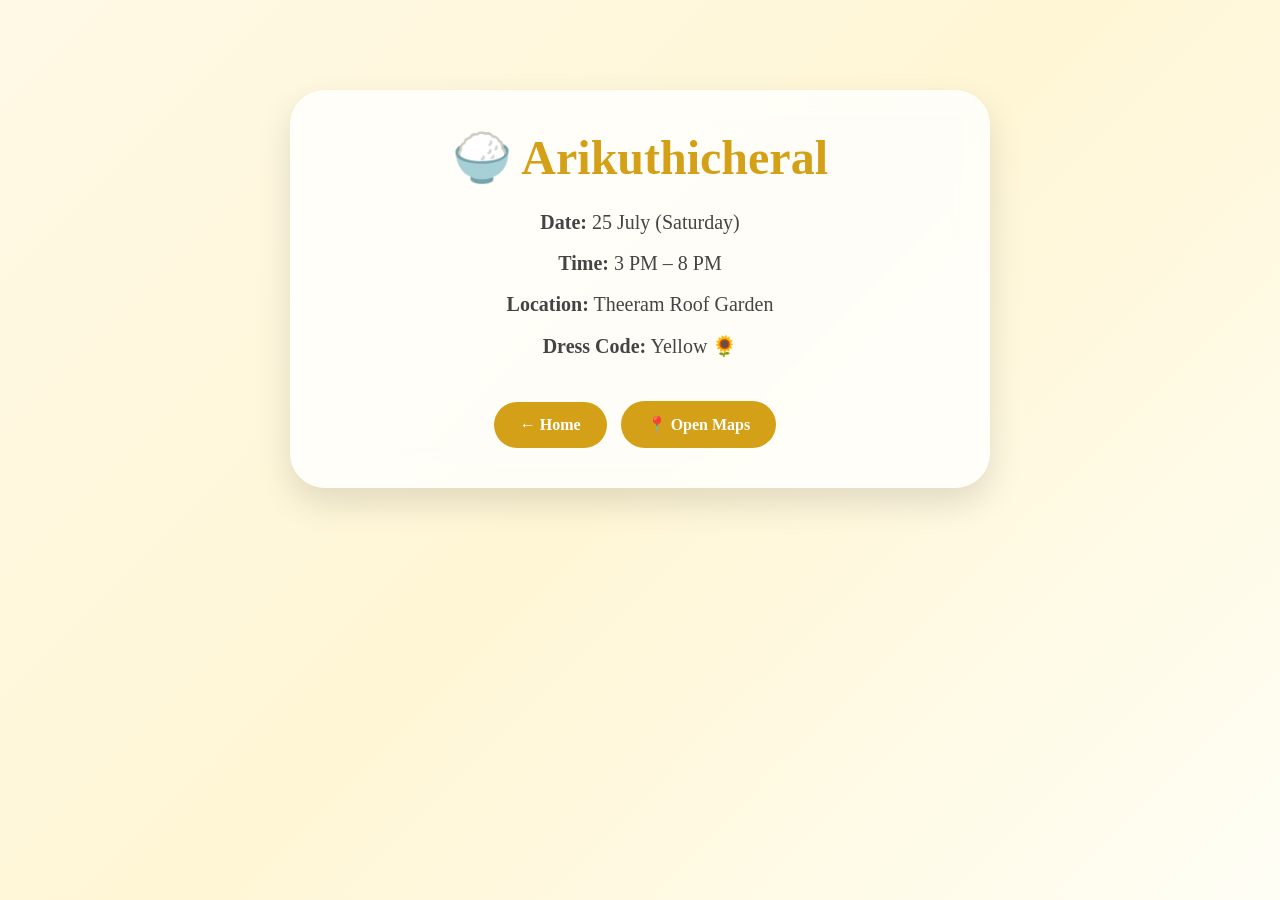
==== arikuthicheral.html @ 51d0b738 "Add files via upload" ====
<!DOCTYPE html>
<html lang="en">
<head>
<meta charset="UTF-8">
<meta name="viewport" content="width=device-width, initial-scale=1.0">

<title>Arikuthicheral 🍚</title>

<link rel="stylesheet" href="style.css">

<style>

body{
    background:linear-gradient(
        135deg,
        #fff9e6,
        #fff6d5,
        #fffef5
    );
    overflow:hidden;
}

.rice{
    position:fixed;
    inset:0;
    pointer-events:none;
    overflow:hidden;
}

.rice span{
    position:absolute;
    top:-50px;
    font-size:22px;
    animation:riceFall linear infinite;
}

.rice span::before{
    content:"🌾";
}

.rice span:nth-child(1){
    left:10%;
    animation-duration:10s;
}

.rice span:nth-child(2){
    left:25%;
    animation-duration:14s;
}

.rice span:nth-child(3){
    left:40%;
    animation-duration:11s;
}

.rice span:nth-child(4){
    left:60%;
    animation-duration:13s;
}

.rice span:nth-child(5){
    left:80%;
    animation-duration:12s;
}

@keyframes riceFall{
    from{
        transform:translateY(-100px) rotate(0deg);
    }

    to{
        transform:translateY(120vh) rotate(360deg);
    }
}

.detail-card{
    max-width:700px;
    margin:60px auto;
    padding:40px;

    background:rgba(255,255,255,.8);
    backdrop-filter:blur(15px);

    border-radius:35px;

    text-align:center;

    box-shadow:0 15px 35px rgba(0,0,0,.12);

    animation:cardEnter 1s ease;
}

.detail-card h1{
    font-size:3rem;
    margin-bottom:25px;

    color:#d4a017;

    animation:glowTitle 3s infinite alternate;
}

.detail-card p{
    font-size:1.25rem;
    margin:18px 0;
    color:#444;
}

.back-btn,
.map-btn{

    display:inline-block;

    margin-top:25px;
    margin-right:10px;

    padding:14px 26px;

    border-radius:50px;

    text-decoration:none;

    font-weight:bold;

    color:white;

    background:#d4a017;

    transition:.3s;
}

.back-btn:hover,
.map-btn:hover{
    transform:translateY(-3px);

    box-shadow:
    0 10px 20px rgba(212,160,23,.4);
}

@keyframes cardEnter{

    from{
        opacity:0;
        transform:translateY(40px);
    }

    to{
        opacity:1;
        transform:translateY(0);
    }
}

@keyframes glowTitle{

    from{
        text-shadow:
        0 0 5px rgba(212,160,23,.3);
    }

    to{
        text-shadow:
        0 0 20px rgba(212,160,23,.8);
    }
}

</style>

</head>

<body>

<div class="rice">
    <span></span>
    <span></span>
    <span></span>
    <span></span>
    <span></span>
</div>

<div class="container">

    <div class="detail-card">

        <h1>🍚 Arikuthicheral</h1>

        <p><strong>Date:</strong> 25 July (Saturday)</p>

        <p><strong>Time:</strong> 3 PM – 8 PM</p>

        <p><strong>Location:</strong> Theeram Roof Garden</p>

        <p><strong>Dress Code:</strong> Yellow 🌻</p>

        <a href="index.html" class="back-btn">
            ← Home
        </a>

        <a href="#" class="map-btn">
            📍 Open Maps
        </a>

    </div>

</div>

</body>
</html>
---- style.css ----
*{
margin:0;
padding:0;
box-sizing:border-box;
}

body{
font-family:'Cormorant Garamond',serif;


background:
linear-gradient(
135deg,
#fff8e7,
#fffdf7,
#fdf4e7
);

min-height:100vh;
overflow-x:hidden;


}

/* CONTAINER */

.container{
width:90%;
max-width:900px;
margin:auto;
padding:30px 0;
position:relative;
z-index:2;
}

/* HERO */

.hero-svg{
width:100%;
margin-bottom:20px;
}

.main-title{
fill:#c89b3c;
font-size:36px;
font-weight:700;


filter:
drop-shadow(0 0 8px rgba(201,162,39,.4));

animation:titleGlow 3s infinite alternate;


}

.subtitle{
fill:#666;
font-size:18px;
}

/* COUNTDOWN */

.countdown-box{


background:rgba(255,255,255,.65);

backdrop-filter:blur(12px);

border-radius:25px;

padding:20px;

text-align:center;

margin-bottom:30px;

box-shadow:
0 10px 25px rgba(0,0,0,.08);

animation:
fadeUp 1s ease,
floatBox 4s ease-in-out infinite;


}

#countdown{
margin-top:10px;
font-size:1.4rem;
font-weight:bold;
color:#c89b3c;
}

/* CARDS */

.cards{
display:flex;
flex-direction:column;
gap:22px;
}

.card{


position:relative;

text-decoration:none;

color:#333;

padding:28px;

text-align:center;

font-size:1.4rem;

font-weight:600;

border-radius:35px;

overflow:hidden;

background:
rgba(255,255,255,.7);

backdrop-filter:blur(12px);

box-shadow:
0 10px 25px rgba(0,0,0,.08);

transition:.4s;

opacity:0;

animation:
fadeUp .8s ease forwards;


}

/* STAGGERED ANIMATION */

.card:nth-child(1){animation-delay:.1s;}
.card:nth-child(2){animation-delay:.2s;}
.card:nth-child(3){animation-delay:.3s;}
.card:nth-child(4){animation-delay:.4s;}
.card:nth-child(5){animation-delay:.5s;}
.card:nth-child(6){animation-delay:.6s;}
.card:nth-child(7){animation-delay:.7s;}
.card:nth-child(8){animation-delay:.8s;}
.card:nth-child(9){animation-delay:.9s;}

/* LUXURY SHINE */

.card::before{


content:"";

position:absolute;

top:0;

left:-150%;

width:60%;

height:100%;

background:
linear-gradient(
90deg,
transparent,
rgba(255,255,255,.8),
transparent
);

transform:skewX(-25deg);

transition:1s;


}

.card:hover::before{
left:150%;
}

/* GOLD BORDER */

.card::after{


content:"";

position:absolute;

inset:0;

border:2px solid rgba(201,162,39,.3);

border-radius:35px;

pointer-events:none;


}

/* HOVER */

.card:hover{


transform:
translateY(-8px)
scale(1.02);

box-shadow:
0 20px 40px rgba(0,0,0,.15);


}

/* SPARKLES */

.sparkles{


position:fixed;

inset:0;

overflow:hidden;

pointer-events:none;

z-index:1;


}

.sparkles span{


position:absolute;

bottom:-50px;

font-size:25px;

animation:floatUp linear infinite;


}

.sparkles span::before{
content:"✨";
}

.sparkles span:nth-child(1){
left:10%;
animation-duration:10s;
}

.sparkles span:nth-child(2){
left:25%;
animation-duration:13s;
}

.sparkles span:nth-child(3){
left:40%;
animation-duration:9s;
}

.sparkles span:nth-child(4){
left:60%;
animation-duration:15s;
}

.sparkles span:nth-child(5){
left:80%;
animation-duration:11s;
}

.sparkles span:nth-child(6){
left:90%;
animation-duration:14s;
}

/* FLORAL CORNERS */

.corner{
position:fixed;
font-size:60px;
opacity:.15;
z-index:0;
}

.top-left{
top:20px;
left:20px;
}

.top-right{
top:20px;
right:20px;
}

/* ANIMATIONS */

@keyframes floatUp{


from{
    transform:
    translateY(0)
    rotate(0deg);
    opacity:0;
}

20%{
    opacity:1;
}

to{
    transform:
    translateY(-120vh)
    rotate(360deg);

    opacity:0;
}


}

@keyframes fadeUp{


from{
    opacity:0;
    transform:
    translateY(30px);
}

to{
    opacity:1;
    transform:
    translateY(0);
}


}

@keyframes floatBox{

0%{
    transform:translateY(0);
}

50%{
    transform:translateY(-8px);
}

100%{
    transform:translateY(0);
}

}

@keyframes titleGlow{

from{
    filter:
    drop-shadow(0 0 5px rgba(201,162,39,.3));
}

to{
    filter:
    drop-shadow(0 0 15px rgba(201,162,39,.7));
}

}

/* MOBILE */

@media(max-width:768px){

.main-title{
    font-size:28px;
}

.subtitle{
    font-size:15px;
}

.card{
    font-size:1.15rem;
    padding:24px;
}

.corner{
    font-size:40px;
}

}
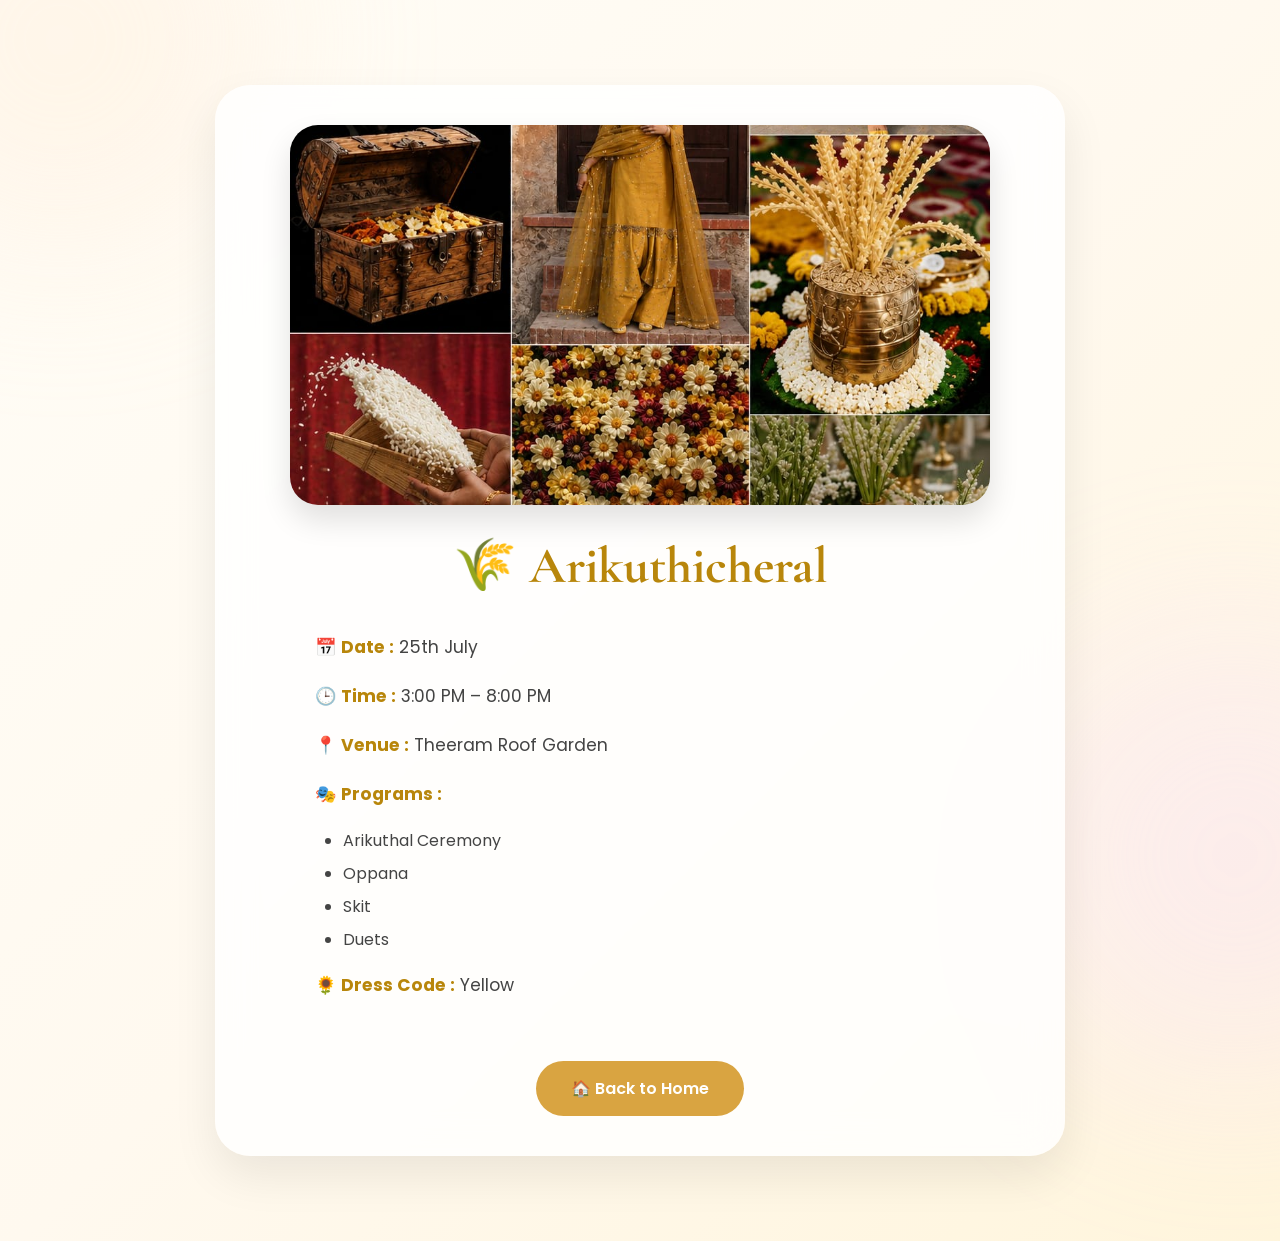
==== commit 4b5b2c97: "Update arikuthicheral.html" ====
--- a/arikuthicheral.html
+++ b/arikuthicheral.html
@@ -1,165 +1,165 @@
 <!DOCTYPE html>
 <html lang="en">
+
 <head>
+
 <meta charset="UTF-8">
 <meta name="viewport" content="width=device-width, initial-scale=1.0">
 
-<title>Arikuthicheral 🍚</title>
+<title>Arikuthicheral</title>
 
 <link rel="stylesheet" href="style.css">
 
+<link href="https://fonts.googleapis.com/css2?family=Poppins:wght@300;400;500;600;700&family=Cormorant+Garamond:wght@500;700&display=swap" rel="stylesheet">
+
 <style>
 
 body{
-    background:linear-gradient(
-        135deg,
-        #fff9e6,
-        #fff6d5,
-        #fffef5
-    );
-    overflow:hidden;
-}
-
-.rice{
-    position:fixed;
-    inset:0;
-    pointer-events:none;
-    overflow:hidden;
-}
-
-.rice span{
-    position:absolute;
-    top:-50px;
-    font-size:22px;
-    animation:riceFall linear infinite;
-}
-
-.rice span::before{
-    content:"🌾";
-}
-
-.rice span:nth-child(1){
-    left:10%;
-    animation-duration:10s;
-}
-
-.rice span:nth-child(2){
-    left:25%;
-    animation-duration:14s;
-}
-
-.rice span:nth-child(3){
-    left:40%;
-    animation-duration:11s;
-}
-
-.rice span:nth-child(4){
-    left:60%;
-    animation-duration:13s;
-}
-
-.rice span:nth-child(5){
-    left:80%;
-    animation-duration:12s;
-}
-
-@keyframes riceFall{
-    from{
-        transform:translateY(-100px) rotate(0deg);
-    }
-
-    to{
-        transform:translateY(120vh) rotate(360deg);
-    }
+
+background:linear-gradient(
+135deg,
+#fffdf7,
+#fff9ef,
+#fff5dc);
+
+}
+
+.detail-container{
+
+max-width:900px;
+
+margin:60px auto;
+
+padding:25px;
+
 }
 
 .detail-card{
-    max-width:700px;
-    margin:60px auto;
-    padding:40px;
-
-    background:rgba(255,255,255,.8);
-    backdrop-filter:blur(15px);
-
-    border-radius:35px;
-
-    text-align:center;
-
-    box-shadow:0 15px 35px rgba(0,0,0,.12);
-
-    animation:cardEnter 1s ease;
+
+background:rgba(255,255,255,.82);
+
+backdrop-filter:blur(18px);
+
+border-radius:35px;
+
+padding:40px;
+
+box-shadow:0 20px 45px rgba(0,0,0,.08);
+
+text-align:center;
+
+animation:fadeUp .8s ease;
+
+}
+
+.detail-image{
+
+width:100%;
+
+max-width:700px;
+
+height:380px;
+
+margin:auto;
+
+overflow:hidden;
+
+border-radius:28px;
+
+box-shadow:0 15px 30px rgba(0,0,0,.12);
+
+}
+
+.detail-image img{
+
+width:100%;
+
+height:100%;
+
+object-fit:cover;
+
 }
 
 .detail-card h1{
-    font-size:3rem;
-    margin-bottom:25px;
-
-    color:#d4a017;
-
-    animation:glowTitle 3s infinite alternate;
-}
-
-.detail-card p{
-    font-size:1.25rem;
-    margin:18px 0;
-    color:#444;
-}
-
-.back-btn,
-.map-btn{
-
-    display:inline-block;
-
-    margin-top:25px;
-    margin-right:10px;
-
-    padding:14px 26px;
-
-    border-radius:50px;
-
-    text-decoration:none;
-
-    font-weight:bold;
-
-    color:white;
-
-    background:#d4a017;
-
-    transition:.3s;
-}
-
-.back-btn:hover,
-.map-btn:hover{
-    transform:translateY(-3px);
-
-    box-shadow:
-    0 10px 20px rgba(212,160,23,.4);
-}
-
-@keyframes cardEnter{
-
-    from{
-        opacity:0;
-        transform:translateY(40px);
-    }
-
-    to{
-        opacity:1;
-        transform:translateY(0);
-    }
-}
-
-@keyframes glowTitle{
-
-    from{
-        text-shadow:
-        0 0 5px rgba(212,160,23,.3);
-    }
-
-    to{
-        text-shadow:
-        0 0 20px rgba(212,160,23,.8);
-    }
+
+font-family:'Cormorant Garamond',serif;
+
+font-size:3.2rem;
+
+margin:30px 0;
+
+color:#b8860b;
+
+}
+
+.info-box{
+
+text-align:left;
+
+margin:35px auto;
+
+max-width:650px;
+
+}
+
+.info-box p{
+
+font-size:1.08rem;
+
+margin:18px 0;
+
+line-height:1.8;
+
+}
+
+.info-box strong{
+
+color:#b8860b;
+
+}
+
+.program-list{
+
+margin-top:8px;
+
+padding-left:28px;
+
+}
+
+.program-list li{
+
+margin:8px 0;
+
+}
+
+.home-btn{
+
+display:inline-block;
+
+margin-top:25px;
+
+padding:15px 35px;
+
+background:#d9a441;
+
+color:white;
+
+text-decoration:none;
+
+border-radius:40px;
+
+font-weight:600;
+
+transition:.35s;
+
+}
+
+.home-btn:hover{
+
+transform:translateY(-5px);
+
+box-shadow:0 15px 30px rgba(217,164,65,.35);
+
 }
 
 </style>
@@ -168,39 +168,50 @@
 
 <body>
 
-<div class="rice">
-    <span></span>
-    <span></span>
-    <span></span>
-    <span></span>
-    <span></span>
-</div>
-
-<div class="container">
-
-    <div class="detail-card">
-
-        <h1>🍚 Arikuthicheral</h1>
-
-        <p><strong>Date:</strong> 25 July (Saturday)</p>
-
-        <p><strong>Time:</strong> 3 PM – 8 PM</p>
-
-        <p><strong>Location:</strong> Theeram Roof Garden</p>
-
-        <p><strong>Dress Code:</strong> Yellow 🌻</p>
-
-        <a href="index.html" class="back-btn">
-            ← Home
-        </a>
-
-        <a href="#" class="map-btn">
-            📍 Open Maps
-        </a>
-
-    </div>
+<div class="detail-container">
+
+<div class="detail-card">
+
+<div class="detail-image">
+
+<img src="images\WhatsApp Image 2026-06-29 at 12.10.40.jpeg" alt="Arikuthicheral">
+
+</div>
+
+<h1>🌾 Arikuthicheral</h1>
+
+<div class="info-box">
+
+<p><strong>📅 Date :</strong> 25th July</p>
+
+<p><strong>🕒 Time :</strong> 3:00 PM – 8:00 PM</p>
+
+<p><strong>📍 Venue :</strong> Theeram Roof Garden</p>
+
+<p><strong>🎭 Programs :</strong></p>
+
+<ul class="program-list">
+
+<li>Arikuthal Ceremony</li>
+
+<li>Oppana</li>
+
+<li>Skit</li>
+
+<li>Duets</li>
+
+</ul>
+
+<p><strong>🌻 Dress Code :</strong> Yellow</p>
+
+</div>
+
+<a href="index.html" class="home-btn">🏠 Back to Home</a>
+
+</div>
 
 </div>
 
 </body>
-</html>+
+</html>
--- a/style.css
+++ b/style.css
@@ -1,407 +1,1079 @@
+/* ================================================= */
+/* GLOBAL STYLES */
+/* ================================================= */
+
 *{
-margin:0;
-padding:0;
-box-sizing:border-box;
+    margin:0;
+    padding:0;
+    box-sizing:border-box;
+}
+
+html{
+    scroll-behavior:smooth;
 }
 
 body{
-font-family:'Cormorant Garamond',serif;
-
-
-background:
-linear-gradient(
-135deg,
-#fff8e7,
-#fffdf7,
-#fdf4e7
-);
-
-min-height:100vh;
-overflow-x:hidden;
-
-
-}
-
+
+    font-family:'Poppins',sans-serif;
+
+    background:
+    linear-gradient(
+    135deg,
+    #fffdf8 0%,
+    #fff8f4 30%,
+    #fdf5ff 70%,
+    #fffdf8 100%
+    );
+
+    color:#444;
+
+    overflow-x:hidden;
+
+    min-height:100vh;
+
+    position:relative;
+}
+
+/* BACKGROUND GLOW */
+
+.background-blur{
+
+    position:fixed;
+
+    inset:0;
+
+    z-index:-2;
+
+    background:
+
+    radial-gradient(circle at top left,
+    rgba(255,213,170,.45),
+    transparent 40%),
+
+    radial-gradient(circle at bottom right,
+    rgba(255,185,210,.35),
+    transparent 45%),
+
+    radial-gradient(circle at center,
+    rgba(255,255,255,.5),
+    transparent 60%);
+}
+
+/* FLOATING BACKGROUND BLOBS */
+
+body::before{
+
+    content:"";
+
+    position:fixed;
+
+    width:420px;
+    height:420px;
+
+    background:#ffe7cc;
+
+    border-radius:50%;
+
+    top:-170px;
+    left:-150px;
+
+    opacity:.30;
+
+    filter:blur(90px);
+
+    animation:blobMove1 18s ease-in-out infinite alternate;
+
+    z-index:-1;
+}
+
+body::after{
+
+    content:"";
+
+    position:fixed;
+
+    width:450px;
+    height:450px;
+
+    background:#f6d9ff;
+
+    border-radius:50%;
+
+    bottom:-180px;
+    right:-180px;
+
+    opacity:.30;
+
+    filter:blur(90px);
+
+    animation:blobMove2 20s ease-in-out infinite alternate;
+
+    z-index:-1;
+}
+
+/* ================================================= */
 /* CONTAINER */
+/* ================================================= */
 
 .container{
-width:90%;
-max-width:900px;
-margin:auto;
-padding:30px 0;
-position:relative;
-z-index:2;
-}
-
+
+    width:92%;
+
+    max-width:1150px;
+
+    margin:auto;
+
+    padding:50px 0 70px;
+}
+
+/* ================================================= */
 /* HERO */
-
-.hero-svg{
-width:100%;
-margin-bottom:20px;
-}
-
-.main-title{
-fill:#c89b3c;
-font-size:36px;
-font-weight:700;
-
-
-filter:
-drop-shadow(0 0 8px rgba(201,162,39,.4));
-
-animation:titleGlow 3s infinite alternate;
-
-
-}
-
-.subtitle{
-fill:#666;
-font-size:18px;
-}
-
-/* COUNTDOWN */
-
-.countdown-box{
-
-
-background:rgba(255,255,255,.65);
-
-backdrop-filter:blur(12px);
-
-border-radius:25px;
-
-padding:20px;
-
-text-align:center;
-
-margin-bottom:30px;
-
-box-shadow:
-0 10px 25px rgba(0,0,0,.08);
-
-animation:
-fadeUp 1s ease,
-floatBox 4s ease-in-out infinite;
-
-
-}
-
-#countdown{
-margin-top:10px;
-font-size:1.4rem;
-font-weight:bold;
-color:#c89b3c;
-}
-
-/* CARDS */
-
-.cards{
-display:flex;
-flex-direction:column;
-gap:22px;
-}
-
-.card{
-
-
-position:relative;
-
-text-decoration:none;
-
-color:#333;
-
-padding:28px;
-
-text-align:center;
-
-font-size:1.4rem;
-
-font-weight:600;
-
-border-radius:35px;
-
-overflow:hidden;
-
-background:
-rgba(255,255,255,.7);
-
-backdrop-filter:blur(12px);
-
-box-shadow:
-0 10px 25px rgba(0,0,0,.08);
-
-transition:.4s;
-
-opacity:0;
-
-animation:
-fadeUp .8s ease forwards;
-
-
-}
-
-/* STAGGERED ANIMATION */
-
-.card:nth-child(1){animation-delay:.1s;}
-.card:nth-child(2){animation-delay:.2s;}
-.card:nth-child(3){animation-delay:.3s;}
-.card:nth-child(4){animation-delay:.4s;}
-.card:nth-child(5){animation-delay:.5s;}
-.card:nth-child(6){animation-delay:.6s;}
-.card:nth-child(7){animation-delay:.7s;}
-.card:nth-child(8){animation-delay:.8s;}
-.card:nth-child(9){animation-delay:.9s;}
-
-/* LUXURY SHINE */
-
-.card::before{
-
-
-content:"";
-
-position:absolute;
-
-top:0;
-
-left:-150%;
-
-width:60%;
-
-height:100%;
-
-background:
-linear-gradient(
-90deg,
-transparent,
-rgba(255,255,255,.8),
-transparent
-);
-
-transform:skewX(-25deg);
-
-transition:1s;
-
-
-}
-
-.card:hover::before{
-left:150%;
-}
-
-/* GOLD BORDER */
-
-.card::after{
-
-
-content:"";
-
-position:absolute;
-
-inset:0;
-
-border:2px solid rgba(201,162,39,.3);
-
-border-radius:35px;
-
-pointer-events:none;
-
-
+/* ================================================= */
+
+.hero-card{
+
+    position:relative;
+
+    display:flex;
+
+    align-items:center;
+
+    gap:45px;
+
+    background:
+    rgba(255,255,255,.75);
+
+    backdrop-filter:blur(16px);
+
+    border-radius:35px;
+
+    padding:45px;
+
+    margin-bottom:45px;
+
+    box-shadow:
+    0 20px 60px rgba(0,0,0,.08);
+
+    border:1px solid rgba(255,255,255,.7);
+
+    animation:fadeUp .9s ease;
+}
+
+/* LEFT */
+
+.hero-left{
+
+    width:320px;
+
+    display:flex;
+
+    justify-content:center;
+
+    align-items:center;
+}
+
+.hero-image-circle{
+
+    width:260px;
+
+    height:260px;
+
+    border-radius:50%;
+
+    overflow:hidden;
+
+    border:8px solid white;
+
+    box-shadow:
+
+    0 10px 35px rgba(0,0,0,.12),
+
+    0 0 0 6px rgba(255,223,186,.45);
+
+    transition:.5s;
+}
+
+.hero-image-circle:hover{
+
+    transform:scale(1.04);
+}
+
+.hero-image{
+
+    width:100%;
+
+    height:100%;
+
+    object-fit:cover;
+}
+
+/* RIGHT */
+
+.hero-right{
+
+    flex:1;
+}
+
+.hero-right h1{
+
+    font-family:
+    'Cormorant Garamond',
+    serif;
+
+    font-size:4rem;
+
+    color:#d29143;
+
+    letter-spacing:2px;
+
+    margin-bottom:12px;
+}
+
+.hero-right h3{
+
+    color:#b7747f;
+
+    font-weight:500;
+
+    font-size:1.45rem;
+
+    margin-bottom:22px;
+}
+
+.hero-right p{
+
+    line-height:1.9;
+
+    font-size:1.08rem;
+
+    color:#666;
+
+    max-width:550px;
+}
+
+/* GOLD DIVIDER */
+
+.gold-line{
+
+    width:180px;
+
+    height:4px;
+
+    border-radius:30px;
+
+    margin-top:28px;
+
+    background:
+    linear-gradient(
+    90deg,
+    #e8bb69,
+    #ffd89c,
+    #e8bb69
+    );
+
+    animation:goldGlow 3s infinite;
+}
+
+/* ================================================= */
+/* FLORAL DECORATION */
+/* ================================================= */
+
+.corner-flower{
+
+    position:absolute;
+
+    width:120px;
+
+    pointer-events:none;
+
+    opacity:.9;
+}
+
+.top-flower{
+
+    top:-18px;
+
+    right:-18px;
+}
+
+.bottom-flower{
+
+    bottom:-18px;
+
+    left:-18px;
+
+    transform:rotate(180deg);
+}
+
+/* ================================================= */
+/* ANIMATIONS */
+/* ================================================= */
+
+@keyframes fadeUp{
+
+    from{
+
+        opacity:0;
+
+        transform:
+        translateY(35px);
+    }
+
+    to{
+
+        opacity:1;
+
+        transform:
+        translateY(0);
+    }
+}
+
+@keyframes goldGlow{
+
+    0%{
+
+        opacity:.7;
+
+        transform:scaleX(.9);
+    }
+
+    50%{
+
+        opacity:1;
+
+        transform:scaleX(1.05);
+    }
+
+    100%{
+
+        opacity:.7;
+
+        transform:scaleX(.9);
+    }
+}
+
+@keyframes blobMove1{
+
+    from{
+
+        transform:
+        translate(0,0);
+    }
+
+    to{
+
+        transform:
+        translate(80px,60px);
+    }
+}
+
+@keyframes blobMove2{
+
+    from{
+
+        transform:
+        translate(0,0);
+    }
+
+    to{
+
+        transform:
+        translate(-80px,-70px);
+    }
+}
+
+/* ================================================= */
+/* EVENT LINKS */
+/* ================================================= */
+
+.event-link{
+
+    text-decoration:none;
+
+    color:inherit;
+
+    display:block;
+
+    margin-bottom:30px;
+}
+
+/* ================================================= */
+/* EVENT CARD */
+/* ================================================= */
+
+.event-card{
+
+    position:relative;
+
+    display:flex;
+
+    align-items:center;
+
+    gap:30px;
+
+    padding:30px;
+
+    border-radius:30px;
+
+    background:
+    rgba(255,255,255,.78);
+
+    backdrop-filter:blur(15px);
+
+    border:1px solid rgba(255,255,255,.7);
+
+    box-shadow:
+    0 18px 40px rgba(0,0,0,.08);
+
+    transition:
+    transform .4s,
+    box-shadow .4s;
+
+    overflow:hidden;
+
+    animation:
+    fadeUp .9s ease;
+}
+
+/* SHINE EFFECT */
+
+.event-card::before{
+
+    content:"";
+
+    position:absolute;
+
+    top:0;
+
+    left:-130%;
+
+    width:60%;
+
+    height:100%;
+
+    background:
+
+    linear-gradient(
+    90deg,
+    transparent,
+    rgba(255,255,255,.85),
+    transparent
+    );
+
+    transform:skewX(-25deg);
+
+    transition:1.2s;
+}
+
+.event-card:hover::before{
+
+    left:150%;
 }
 
 /* HOVER */
 
-.card:hover{
-
-
-transform:
-translateY(-8px)
-scale(1.02);
-
-box-shadow:
-0 20px 40px rgba(0,0,0,.15);
-
-
-}
-
-/* SPARKLES */
-
-.sparkles{
-
-
-position:fixed;
-
-inset:0;
-
-overflow:hidden;
-
-pointer-events:none;
-
-z-index:1;
-
-
-}
-
-.sparkles span{
-
-
-position:absolute;
-
-bottom:-50px;
-
-font-size:25px;
-
-animation:floatUp linear infinite;
-
-
-}
-
-.sparkles span::before{
-content:"✨";
-}
-
-.sparkles span:nth-child(1){
-left:10%;
-animation-duration:10s;
-}
-
-.sparkles span:nth-child(2){
-left:25%;
-animation-duration:13s;
-}
-
-.sparkles span:nth-child(3){
-left:40%;
-animation-duration:9s;
-}
-
-.sparkles span:nth-child(4){
-left:60%;
-animation-duration:15s;
-}
-
-.sparkles span:nth-child(5){
-left:80%;
-animation-duration:11s;
-}
-
-.sparkles span:nth-child(6){
-left:90%;
-animation-duration:14s;
-}
-
-/* FLORAL CORNERS */
-
-.corner{
-position:fixed;
-font-size:60px;
-opacity:.15;
-z-index:0;
-}
-
-.top-left{
-top:20px;
-left:20px;
-}
-
-.top-right{
-top:20px;
-right:20px;
-}
-
-/* ANIMATIONS */
-
-@keyframes floatUp{
-
-
-from{
+.event-card:hover{
+
     transform:
-    translateY(0)
-    rotate(0deg);
-    opacity:0;
-}
-
-20%{
-    opacity:1;
-}
-
-to{
+    translateY(-10px)
+    scale(1.02);
+
+    box-shadow:
+    0 28px 60px rgba(0,0,0,.14);
+}
+
+/* ================================================= */
+/* COLOURED LEFT BORDER */
+/* ================================================= */
+
+.yellow{
+
+    border-left:10px solid #f4c542;
+}
+
+.pink{
+
+    border-left:10px solid #ff8ab8;
+}
+
+.blue{
+
+    border-left:10px solid #8d9eff;
+}
+
+/* ================================================= */
+/* EVENT IMAGE */
+/* ================================================= */
+
+.event-image{
+
+    width:170px;
+
+    height:170px;
+
+    flex-shrink:0;
+
+    border-radius:25px;
+
+    overflow:hidden;
+
+    background:white;
+
+    box-shadow:
+    0 12px 28px rgba(0,0,0,.12);
+
+    transition:.4s;
+}
+
+.event-card:hover .event-image{
+
     transform:
-    translateY(-120vh)
-    rotate(360deg);
-
-    opacity:0;
-}
-
-
-}
-
-@keyframes fadeUp{
-
-
-from{
-    opacity:0;
+    rotate(-2deg)
+    scale(1.04);
+}
+
+.event-image img{
+
+    width:100%;
+
+    height:100%;
+
+    object-fit:cover;
+
+    display:block;
+}
+
+/* ================================================= */
+/* EVENT DETAILS */
+/* ================================================= */
+
+.event-details{
+
+    flex:1;
+}
+
+.event-details h2{
+
+    font-family:
+    'Cormorant Garamond',
+    serif;
+
+    font-size:2.3rem;
+
+    color:#b77b3d;
+
+    margin-bottom:18px;
+}
+
+/* ================================================= */
+/* INFORMATION GRID */
+/* ================================================= */
+
+.event-info{
+
+    display:grid;
+
+    grid-template-columns:
+    1fr
+    1fr;
+
+    gap:18px 40px;
+}
+
+.event-info p{
+
+    margin-bottom:14px;
+
+    font-size:1rem;
+
+    line-height:1.7;
+
+    color:#222;
+}
+
+.event-info strong{
+
+    color:#222;
+}
+
+/* ================================================= */
+/* OPEN BUTTON */
+/* ================================================= */
+
+.open-button{
+
+    width:70px;
+
+    height:70px;
+
+    flex-shrink:0;
+
+    border-radius:50%;
+
+    display:flex;
+
+    align-items:center;
+
+    justify-content:center;
+
+    font-size:2rem;
+
+    font-weight:700;
+
+    color:white;
+
+    background:
+
+    linear-gradient(
+    135deg,
+    #d8a64f,
+    #f2d08d
+    );
+
+    box-shadow:
+    0 10px 25px rgba(216,166,79,.4);
+
+    transition:.4s;
+}
+
+.event-card:hover .open-button{
+
     transform:
-    translateY(30px);
-}
-
-to{
-    opacity:1;
-    transform:
-    translateY(0);
-}
-
-
-}
-
-@keyframes floatBox{
-
-0%{
-    transform:translateY(0);
-}
-
-50%{
-    transform:translateY(-8px);
-}
-
-100%{
-    transform:translateY(0);
-}
-
-}
-
-@keyframes titleGlow{
-
-from{
-    filter:
-    drop-shadow(0 0 5px rgba(201,162,39,.3));
-}
-
-to{
-    filter:
-    drop-shadow(0 0 15px rgba(201,162,39,.7));
-}
-
-}
-
+    rotate(45deg)
+    scale(1.12);
+
+    box-shadow:
+    0 15px 35px rgba(216,166,79,.6);
+}
+
+/* ================================================= */
+/* DIFFERENT TITLE COLOURS */
+/* ================================================= */
+
+.yellow h2{
+
+    color:#b98900;
+}
+
+.pink h2{
+
+    color:#cc5b88;
+}
+
+.blue h2{
+
+    color:#6d76dd;
+}
+
+/* ================================================= */
+/* CARD GLOW */
+/* ================================================= */
+
+.event-card:hover{
+
+    border-color:
+    rgba(255,220,180,.8);
+}
+
+.event-card:hover .event-image{
+
+    box-shadow:
+
+    0 20px 35px rgba(0,0,0,.18),
+
+    0 0 20px rgba(255,220,180,.5);
+}
+
+/* ================================================= */
+/* FOOTER CARD */
+/* ================================================= */
+
+.footer-card{
+
+    margin-top:50px;
+
+    background:
+    rgba(255,255,255,.75);
+
+    backdrop-filter:blur(15px);
+
+    border-radius:30px;
+
+    padding:45px;
+
+    text-align:center;
+
+    box-shadow:
+    0 18px 40px rgba(0,0,0,.08);
+
+    border:1px solid rgba(255,255,255,.7);
+
+    animation:fadeUp 1s ease;
+}
+
+.footer-card h2{
+
+    font-family:'Cormorant Garamond',serif;
+
+    font-size:2.5rem;
+
+    color:#c48b41;
+
+    margin-bottom:18px;
+}
+
+.footer-card p{
+
+    font-size:1.05rem;
+
+    line-height:1.9;
+
+    color:#666;
+
+    max-width:650px;
+
+    margin:auto;
+}
+
+/* ================================================= */
+/* SCROLLBAR */
+/* ================================================= */
+
+::-webkit-scrollbar{
+
+    width:10px;
+}
+
+::-webkit-scrollbar-track{
+
+    background:#f8f5f2;
+}
+
+::-webkit-scrollbar-thumb{
+
+    background:#d7b07a;
+
+    border-radius:20px;
+}
+
+::-webkit-scrollbar-thumb:hover{
+
+    background:#c69555;
+}
+
+/* ================================================= */
+/* IMAGE HOVER EFFECT */
+/* ================================================= */
+
+.hero-image{
+
+    transition:
+    transform .5s ease,
+    filter .5s ease;
+}
+
+.hero-image:hover{
+
+    transform:scale(1.08);
+
+    filter:brightness(1.08);
+}
+
+.event-image img{
+
+    transition:
+    transform .5s ease;
+}
+
+.event-card:hover .event-image img{
+
+    transform:scale(1.08);
+}
+
+/* ================================================= */
+/* CARD ENTRANCE DELAYS */
+/* ================================================= */
+
+.event-link:nth-of-type(1){
+
+    animation-delay:.15s;
+}
+
+.event-link:nth-of-type(2){
+
+    animation-delay:.3s;
+}
+
+.event-link:nth-of-type(3){
+
+    animation-delay:.45s;
+}
+
+/* ================================================= */
+/* SMALL TRANSITIONS */
+/* ================================================= */
+
+h1,
+h2,
+h3,
+p,
+img,
+a,
+div{
+
+    transition:.3s;
+}
+
+/* ================================================= */
+/* TABLET */
+/* ================================================= */
+
+@media (max-width:992px){
+
+.hero-card{
+
+    flex-direction:column;
+
+    text-align:center;
+
+    padding:35px;
+}
+
+.hero-left{
+
+    width:100%;
+}
+
+.hero-right{
+
+    width:100%;
+}
+
+.hero-right p{
+
+    max-width:100%;
+}
+
+.event-card{
+
+    flex-direction:column;
+
+    align-items:center;
+
+    text-align:center;
+}
+
+.event-info{
+
+    grid-template-columns:1fr;
+
+    gap:10px;
+}
+
+.open-button{
+
+    margin-top:20px;
+}
+
+}
+
+/* ================================================= */
 /* MOBILE */
-
-@media(max-width:768px){
-
-.main-title{
-    font-size:28px;
-}
-
-.subtitle{
-    font-size:15px;
-}
-
-.card{
+/* ================================================= */
+
+@media (max-width:768px){
+
+.container{
+
+    width:95%;
+
+    padding:25px 0 40px;
+}
+
+.hero-card{
+
+    padding:25px;
+}
+
+.hero-image-circle{
+
+    width:190px;
+
+    height:190px;
+}
+
+.hero-right h1{
+
+    font-size:2.4rem;
+}
+
+.hero-right h3{
+
     font-size:1.15rem;
-    padding:24px;
-}
-
-.corner{
-    font-size:40px;
-}
-
-}
+}
+
+.hero-right p{
+
+    font-size:.95rem;
+
+    line-height:1.7;
+}
+
+.corner-flower{
+
+    width:70px;
+}
+
+.event-card{
+
+    padding:22px;
+
+    gap:20px;
+}
+
+.event-image{
+
+    width:140px;
+
+    height:140px;
+}
+
+.event-details h2{
+
+    font-size:2rem;
+}
+
+.event-info{
+
+    display:block;
+}
+
+.event-info p{
+
+    font-size:.92rem;
+
+    margin-bottom:12px;
+}
+
+.open-button{
+
+    width:58px;
+
+    height:58px;
+
+    font-size:1.6rem;
+}
+
+.footer-card{
+
+    padding:28px;
+}
+
+.footer-card h2{
+
+    font-size:2rem;
+}
+
+.footer-card p{
+
+    font-size:.95rem;
+}
+
+}
+
+/* ================================================= */
+/* SMALL MOBILE */
+/* ================================================= */
+
+@media (max-width:480px){
+
+.hero-right h1{
+
+    font-size:2rem;
+}
+
+.hero-image-circle{
+
+    width:160px;
+
+    height:160px;
+}
+
+.event-image{
+
+    width:120px;
+
+    height:120px;
+}
+
+.event-details h2{
+
+    font-size:1.7rem;
+}
+
+.event-info p{
+
+    font-size:.88rem;
+}
+
+.open-button{
+
+    width:52px;
+
+    height:52px;
+
+    font-size:1.4rem;
+}
+
+.footer-card h2{
+
+    font-size:1.7rem;
+}
+
+}
+
+/* ================================================= */
+/* FLOATING ANIMATION */
+/* ================================================= */
+
+.hero-card{
+
+    animation:
+    fadeUp 1s ease,
+    floatingCard 6s ease-in-out infinite;
+}
+
+@keyframes floatingCard{
+
+    0%{
+
+        transform:translateY(0px);
+    }
+
+    50%{
+
+        transform:translateY(-6px);
+    }
+
+    100%{
+
+        transform:translateY(0px);
+    }
+}
+
+/* ================================================= */
+/* SOFT GLOW */
+/* ================================================= */
+
+.hero-card:hover,
+.footer-card:hover{
+
+    box-shadow:
+    0 25px 60px rgba(212,170,95,.18);
+}
+
+.event-card:hover{
+
+    box-shadow:
+    0 25px 55px rgba(212,170,95,.20);
+}
